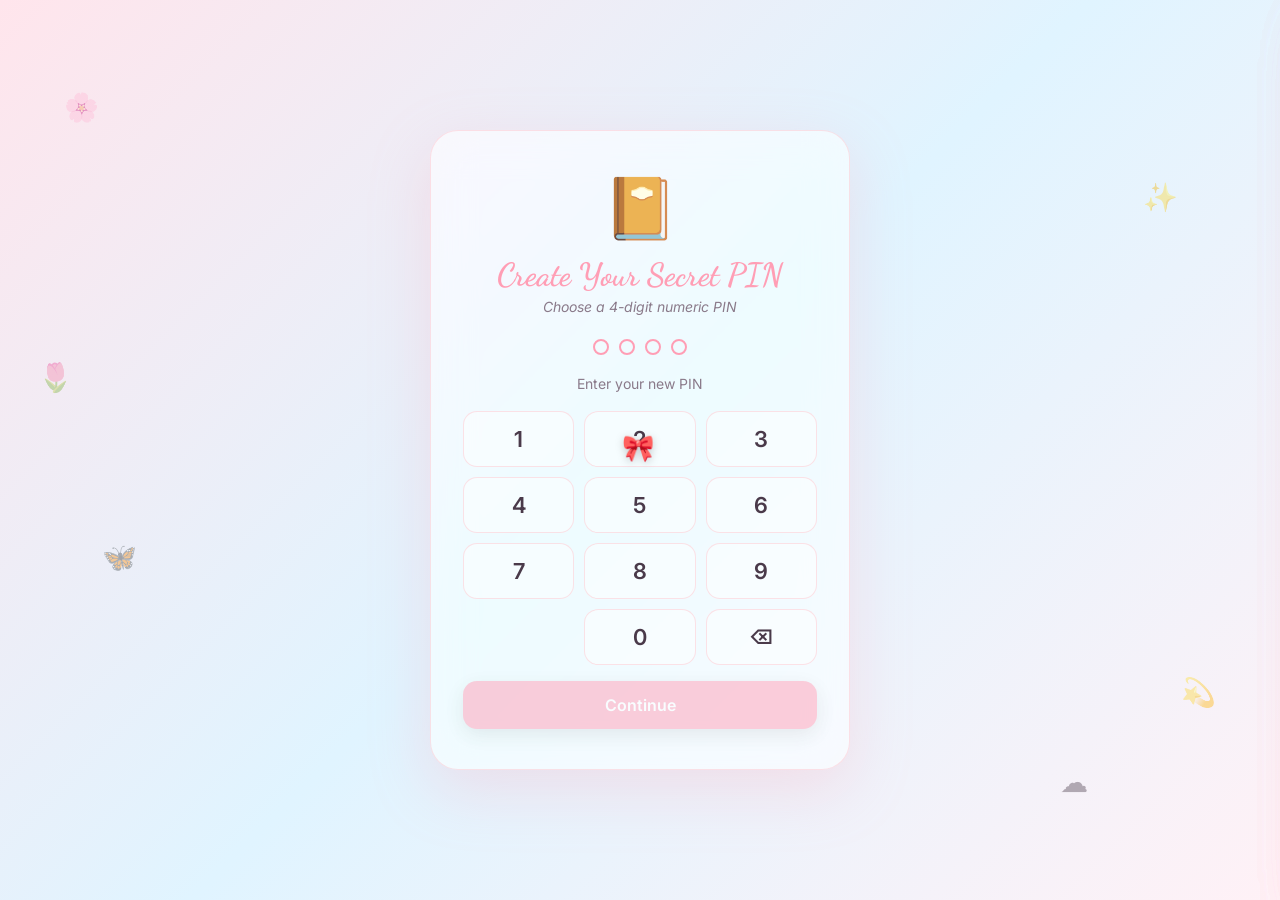
==== index.html @ 898ac1d6 "Rename digitaldairy.html to index.html" ====
<!DOCTYPE html>
<html lang="en">
<head>
<meta charset="UTF-8" />
<meta name="viewport" content="width=device-width, initial-scale=1.0" />
<title>🌸 Secret Diary</title>
<link rel="preconnect" href="https://fonts.googleapis.com">
<link rel="preconnect" href="https://fonts.gstatic.com" crossorigin>
<link href="https://fonts.googleapis.com/css2?family=Caveat:wght@400;700&family=Dancing+Script:wght@400;700&family=Inter:wght@300;400;500;600;700&family=Quicksand:wght@400;500;600;700&display=swap" rel="stylesheet">
<link rel="stylesheet" href="digitaldairy.css" />
</head>
<body class="bow-cursor">

<!-- ============ CUSTOM BOW CURSOR (follows mouse) ============ -->
<div class="bow-cursor-follower" id="bow-follower" aria-hidden="true">🎀</div>

<!-- ============ FLOATING DECORATIONS ============ -->
<div class="bg-deco" aria-hidden="true">
  <span class="floater">🌸</span><span class="floater">✨</span>
  <span class="floater">🦋</span><span class="floater">💫</span>
  <span class="floater">🌷</span><span class="floater">☁️</span>
</div>

<!-- ============ SETUP SCREEN ============ -->
<section id="setup-screen" class="screen active">
  <div class="auth-card glass">
    <div class="auth-icon">📔</div>
    <h1 class="script-title">Create Your Secret PIN</h1>
    <p class="subtitle">Choose a 4-digit numeric PIN</p>
    <div class="pin-display" id="setup-display"></div>
    <p class="auth-msg" id="setup-msg">Enter your new PIN</p>
    <div class="keypad" id="setup-keypad"></div>
    <button class="btn-primary" id="setup-next" disabled>Continue</button>
  </div>
</section>

<!-- ============ LOCK SCREEN ============ -->
<section id="lock-screen" class="screen">
  <div class="auth-card glass" id="lock-card">
    <div class="auth-icon" id="lock-emoji">🔒</div>
    <h1 class="script-title">Welcome Back</h1>
    <p class="subtitle" id="lock-quote">"Some secrets are worth keeping."</p>
    <div class="pin-display" id="lock-display"></div>
    <p class="auth-msg" id="lock-msg">Enter your PIN</p>
    <div class="keypad" id="lock-keypad"></div>
    <button class="btn-ghost" id="forgot-btn">Forgot PIN?</button>
  </div>
</section>

<!-- ============ MAIN DIARY ============ -->
<section id="diary-screen" class="screen">
  <div class="app-layout">

    <!-- Sidebar -->
    <aside class="sidebar glass" id="sidebar">
      <div class="sidebar-top">
        <h2 class="script-title">📔 My Diary</h2>
        <button class="icon-btn" id="toggle-sidebar" title="Close">✕</button>
      </div>
      <button class="btn-accent" id="new-page-btn">✨ New Page</button>
      <div class="search-wrap">
        <input type="text" id="search-input" placeholder="Search pages..." />
      </div>
      <div class="page-list" id="page-list"></div>
      <div class="sidebar-footer">
        <div class="footer-row">
          <button class="footer-btn" id="calendar-btn" title="Calendar">📅</button>
          <button class="footer-btn" id="theme-btn" title="Themes">🎨</button>
          <button class="footer-btn" id="mode-btn" title="Toggle mode">🌙</button>
          <button class="footer-btn" id="sound-btn" title="Sound">🔊</button>
          <button class="footer-btn" id="export-btn" title="Export">📥</button>
          <button class="footer-btn" id="settings-btn" title="Settings">⚙️</button>
        </div>
        <div class="stats">
          <span id="stat-pages">0 pages</span> · <span id="stat-words">0 words</span>
        </div>
      </div>
    </aside>

    <!-- Mobile sidebar toggle -->
    <button class="mobile-menu-btn" id="mobile-menu">☰</button>

    <!-- Editor -->
    <main class="editor">
      <div class="editor-top">
        <input type="text" id="page-title" class="page-title-input" placeholder="Untitled page..." />
        <div class="page-meta">
          <span id="page-date"></span>
          <button class="tag-btn" id="favorite-btn" title="Favorite">☆</button>
          <button class="tag-btn" id="delete-page-btn" title="Delete">🗑</button>
        </div>
      </div>

      <div class="toolbar">
        <button class="tool" data-cmd="bold" title="Bold"><b>B</b></button>
        <button class="tool" data-cmd="italic" title="Italic"><i>I</i></button>
        <button class="tool" data-cmd="underline" title="Underline"><u>U</u></button>
        <button class="tool" data-cmd="strikeThrough" title="Strike">S̶</button>
        <span class="tool-sep"></span>
        <button class="tool" data-cmd="formatBlock" data-val="H1" title="Heading 1">H1</button>
        <button class="tool" data-cmd="formatBlock" data-val="H2" title="Heading 2">H2</button>
        <button class="tool" data-cmd="formatBlock" data-val="P" title="Paragraph">¶</button>
        <span class="tool-sep"></span>
        <button class="tool" data-cmd="insertUnorderedList" title="List">•</button>
        <button class="tool" data-cmd="insertOrderedList" title="Numbered">1.</button>
        <button class="tool" data-cmd="formatBlock" data-val="BLOCKQUOTE" title="Quote">"</button>
        <span class="tool-sep"></span>
        <button class="tool" id="insert-emoji-btn" title="Emoji">😊</button>
        <button class="tool" data-cmd="removeFormat" title="Clear">✖</button>
      </div>

      <div class="editor-body">
        <div class="notebook-page">
          <div class="page-lines" aria-hidden="true"></div>
          <div class="washi" aria-hidden="true"></div>
          <div class="bookmark" aria-hidden="true">♡</div>
          <div class="page-content" id="page-content" contenteditable="true" spellcheck="true" data-placeholder="Start writing your thoughts..."></div>
        </div>
      </div>

      <div class="editor-footer">
        <span class="count" id="word-count">0 words</span>
        <span class="count" id="char-count">0 chars</span>
        <span class="save-status" id="save-status">● Saved</span>
      </div>
    </main>
  </div>
</section>

<!-- ============ CALENDAR PANEL ============ -->
<aside class="panel glass calendar-panel" id="calendar-panel">
  <div class="panel-head">
    <h3>📅 Calendar & Mood</h3>
    <button class="icon-btn" data-close="calendar-panel">✕</button>
  </div>

  <!-- Month navigation -->
  <div class="cal-nav">
    <button class="cal-arrow" id="cal-prev">‹</button>
    <div class="cal-month-label" id="cal-month-label">June 2026</div>
    <button class="cal-arrow" id="cal-next">›</button>
  </div>

  <!-- Calendar grid -->
  <div class="cal-weekdays">
    <div>Sun</div><div>Mon</div><div>Tue</div><div>Wed</div>
    <div>Thu</div><div>Fri</div><div>Sat</div>
  </div>
  <div class="cal-grid" id="cal-grid"></div>

  <button class="btn-accent cal-today-btn" id="cal-today-btn">📍 Jump to Today</button>

  <!-- Week Mood Tracker -->
  <div class="week-mood-section">
    <div class="week-mood-header">
      <h4>💖 This Week's Mood</h4>
      <div class="week-nav">
        <button class="week-arrow" id="week-prev">‹</button>
        <span class="week-label" id="week-label">This Week</span>
        <button class="week-arrow" id="week-next">›</button>
      </div>
    </div>
    <div class="week-mood-grid" id="week-mood-grid"></div>
    <p class="week-mood-hint">Tap a day, then pick how you felt 💭</p>
  </div>
</aside>

<!-- ============ THEME PANEL ============ -->
<aside class="panel glass" id="theme-panel">
  <div class="panel-head">
    <h3>🎨 Themes</h3>
    <button class="icon-btn" data-close="theme-panel">✕</button>
  </div>
  <div class="theme-grid" id="theme-grid"></div>
  <div class="mode-switch">
    <span>☀️</span>
    <label class="switch">
      <input type="checkbox" id="mode-switch" />
      <span class="slider"></span>
    </label>
    <span>🌙</span>
  </div>
</aside>

<!-- ============ SETTINGS PANEL ============ -->
<aside class="panel glass" id="settings-panel">
  <div class="panel-head">
    <h3>⚙️ Settings</h3>
    <button class="icon-btn" data-close="settings-panel">✕</button>
  </div>
  <div class="settings-list">
    <button class="setting-item" id="change-pin-setting">🔑 Change PIN</button>
    <button class="setting-item" id="reset-setting">🗑 Reset Diary</button>
    <button class="setting-item" id="lock-setting">🔒 Lock Diary</button>
    <div class="setting-about">
      <p>✨ Unlimited pages</p>
      <p>📅 Calendar + weekly mood</p>
      <p>🎀 Bow cursor</p>
      <p>💾 Auto-saves everything</p>
      <p>🔊 Sound effects</p>
    </div>
  </div>
</aside>

<!-- ============ EMOJI PICKER ============ -->
<div class="emoji-picker glass" id="emoji-picker">
  <div class="emoji-grid" id="emoji-grid"></div>
</div>

<!-- ============ MOOD PICKER (for week) ============ -->
<div class="mood-popup glass" id="mood-popup">
  <div class="mood-popup-title" id="mood-popup-title">How did you feel?</div>
  <div class="mood-options" id="mood-options"></div>
  <button class="mood-clear-btn" id="mood-clear-btn">Clear mood</button>
</div>

<!-- ============ MODAL ============ -->
<div class="modal-backdrop" id="modal-backdrop">
  <div class="modal glass" id="modal">
    <div class="modal-head">
      <h3 id="modal-title"></h3>
      <button class="icon-btn" data-close="modal">✕</button>
    </div>
    <div class="modal-body" id="modal-body"></div>
    <div class="modal-actions" id="modal-actions"></div>
  </div>
</div>

<!-- Toast -->
<div class="toast" id="toast"></div>

<script src="script.js"></script>
</body>
</html>
---- digitaldairy.css ----
/* ============ RESET ============ */
*, *::before, *::after { box-sizing: border-box; margin: 0; padding: 0; }
html, body { height: 100%; }
body {
  font-family: 'Inter', system-ui, sans-serif;
  min-height: 100vh;
  overflow: hidden;
  background: var(--bg);
  color: var(--text);
  transition: background 0.5s, color 0.5s;
  position: relative;
}
button, input { font-family: inherit; color: inherit; }
button { cursor: pointer; border: none; background: none; }
.script-title { font-family: 'Dancing Script', cursive; font-weight: 700; }

/* ============ 🎀 BOW CURSOR ============ */
/* Hide default cursor globally */
body.bow-cursor,
body.bow-cursor * {
  cursor: none !important;
}

/* The bow that follows the mouse */
.bow-cursor-follower {
  position: fixed;
  top: 0; left: 0;
  width: 36px; height: 36px;
  pointer-events: none;
  z-index: 9999;
  font-size: 26px;
  transform: translate(-50%, -50%);
  transition: transform 0.08s ease-out;
  filter: drop-shadow(0 2px 4px rgba(0,0,0,0.2));
  will-change: transform;
}
.bow-cursor-follower.clicking {
  transform: translate(-50%, -50%) scale(0.7) rotate(-15deg);
  transition: transform 0.1s;
}
.bow-cursor-follower.hovering-link {
  transform: translate(-50%, -50%) scale(1.3) rotate(10deg);
}

/* Fallback for touch devices */
@media (hover: none) and (pointer: coarse) {
  body.bow-cursor, body.bow-cursor * { cursor: auto !important; }
  .bow-cursor-follower { display: none; }
}

/* ============ DEFAULT THEME VARIABLES ============ */
:root {
  --bg: linear-gradient(135deg, #ffe5ec 0%, #e0f4ff 50%, #fff1f6 100%);
  --bg-solid: #fff1f6;
  --surface: rgba(255,255,255,0.6);
  --surface-2: rgba(255,255,255,0.45);
  --surface-solid: #ffffff;
  --border: rgba(255,182,193,0.4);
  --text: #4a3a4a;
  --text-soft: #8a7a8a;
  --accent: #ff9eb5;
  --accent-2: #b5e3ff;
  --page-bg: #fffafc;
  --line: #ffd6e0;
  --shadow: 0 20px 60px rgba(255,158,181,0.25);
  --success: #7ed687;
  --error: #ff6b81;
  --radius: 16px;
  --radius-sm: 10px;
}

/* ============ GLASS ============ */
.glass {
  background: var(--surface);
  backdrop-filter: blur(20px) saturate(180%);
  -webkit-backdrop-filter: blur(20px) saturate(180%);
  border: 1px solid var(--border);
  box-shadow: var(--shadow);
}

/* ============ SCREENS ============ */
.screen {
  position: fixed; inset: 0;
  display: none;
  align-items: center; justify-content: center;
  padding: 20px;
  z-index: 10;
}
.screen.active { display: flex; animation: fadeIn 0.5s; }
@keyframes fadeIn { from { opacity: 0; } to { opacity: 1; } }

/* ============ FLOATING BG ============ */
.bg-deco { position: fixed; inset: 0; pointer-events: none; z-index: 1; overflow: hidden; }
.floater {
  position: absolute; font-size: 28px; opacity: 0.4;
  animation: drift 20s ease-in-out infinite;
}
.floater:nth-child(1) { top: 10%; left: 5%; animation-delay: 0s; }
.floater:nth-child(2) { top: 20%; right: 8%; animation-delay: 3s; }
.floater:nth-child(3) { top: 60%; left: 8%; animation-delay: 6s; }
.floater:nth-child(4) { top: 75%; right: 5%; animation-delay: 9s; }
.floater:nth-child(5) { top: 40%; left: 3%; animation-delay: 2s; }
.floater:nth-child(6) { top: 85%; right: 15%; animation-delay: 5s; }
@keyframes drift {
  0%, 100% { transform: translate(0,0) rotate(0deg); }
  50% { transform: translate(30px,-40px) rotate(20deg); }
}

/* ============ AUTH CARDS ============ */
.auth-card {
  width: 100%; max-width: 420px;
  padding: 40px 32px;
  border-radius: 28px;
  text-align: center;
  animation: popIn 0.6s cubic-bezier(0.2,0.8,0.2,1);
}
@keyframes popIn {
  from { opacity: 0; transform: scale(0.9) translateY(20px); }
  to { opacity: 1; transform: scale(1) translateY(0); }
}
.auth-icon { font-size: 60px; margin-bottom: 12px; animation: wiggle 3s ease-in-out infinite; }
@keyframes wiggle {
  0%, 100% { transform: rotate(-5deg); }
  50% { transform: rotate(5deg); }
}
.auth-card h1 { font-size: 32px; color: var(--accent); margin-bottom: 4px; }
.subtitle { color: var(--text-soft); font-size: 14px; margin-bottom: 20px; font-style: italic; }
.auth-msg { min-height: 20px; font-size: 14px; color: var(--text-soft); margin: 12px 0; transition: color 0.3s; }
.auth-msg.error { color: var(--error); font-weight: 600; }

/* ============ PIN DISPLAY ============ */
.pin-display {
  display: flex; justify-content: center; gap: 10px;
  margin: 24px 0 12px; min-height: 24px;
}
.pin-dot {
  width: 16px; height: 16px; border-radius: 50%;
  border: 2px solid var(--accent);
  transition: all 0.25s cubic-bezier(0.3,1.4,0.5,1);
}
.pin-dot.filled { background: var(--accent); transform: scale(1.2); box-shadow: 0 0 12px var(--accent); }
.pin-display.shake { animation: shake 0.5s; }
.pin-display.error .pin-dot { border-color: var(--error); background: var(--error); }
@keyframes shake {
  0%, 100% { transform: translateX(0); }
  20%, 60% { transform: translateX(-10px); }
  40%, 80% { transform: translateX(10px); }
}
.auth-card.shake { animation: shake 0.5s; }
.auth-card.shake .auth-icon { filter: drop-shadow(0 0 15px var(--error)); }

/* ============ KEYPAD ============ */
.keypad {
  display: grid; grid-template-columns: repeat(3,1fr);
  gap: 10px; margin: 16px 0;
}
.key {
  padding: 14px; font-size: 22px; font-weight: 600;
  border-radius: 14px; background: var(--surface-2);
  border: 1px solid var(--border); color: var(--text);
  transition: all 0.15s; user-select: none;
}
.key:hover { background: var(--accent); color: white; transform: translateY(-2px); }
.key:active { transform: translateY(0) scale(0.96); }
.key.empty { visibility: hidden; }
.key.del { font-size: 20px; }

/* ============ BUTTONS ============ */
.btn-primary {
  width: 100%; padding: 14px;
  border-radius: 14px; background: var(--accent); color: white;
  font-size: 16px; font-weight: 600;
  box-shadow: 0 6px 20px rgba(0,0,0,0.15);
  transition: all 0.2s;
}
.btn-primary:hover:not(:disabled) { transform: translateY(-2px); }
.btn-primary:disabled { opacity: 0.5; cursor: not-allowed; }
.btn-ghost { color: var(--text-soft); font-size: 13px; text-decoration: underline; margin-top: 8px; }
.btn-ghost:hover { color: var(--accent); }
.btn-accent {
  width: 100%; padding: 12px; border-radius: 12px;
  background: var(--accent); color: white;
  font-weight: 600; font-size: 14px;
  margin-bottom: 12px; transition: all 0.2s;
}
.btn-accent:hover { transform: translateY(-2px); box-shadow: 0 6px 16px rgba(0,0,0,0.15); }

/* ============ APP LAYOUT ============ */
.app-layout {
  width: 100%; height: 100vh;
  display: grid; grid-template-columns: 300px 1fr;
  gap: 0;
}

/* ============ SIDEBAR ============ */
.sidebar {
  display: flex; flex-direction: column;
  padding: 20px; border-radius: 0;
  border-top: none; border-bottom: none; border-left: none;
  overflow: hidden;
}
.sidebar-top {
  display: flex; justify-content: space-between; align-items: center;
  margin-bottom: 16px;
}
.sidebar-top h2 { font-size: 26px; color: var(--accent); }
.icon-btn {
  width: 36px; height: 36px; border-radius: 10px;
  background: var(--surface-2); border: 1px solid var(--border);
  display: flex; align-items: center; justify-content: center;
  font-size: 16px; transition: all 0.2s;
}
.icon-btn:hover { background: var(--accent); color: white; transform: rotate(90deg); }
.search-wrap { margin-bottom: 12px; }
#search-input {
  width: 100%; padding: 10px 14px;
  border-radius: 10px; background: var(--surface-2);
  border: 1px solid var(--border); outline: none;
  font-size: 13px; color: var(--text);
}
#search-input:focus { border-color: var(--accent); }

/* ============ PAGE LIST ============ */
.page-list {
  flex: 1; overflow-y: auto;
  display: flex; flex-direction: column; gap: 6px;
  padding-right: 4px;
}
.page-list::-webkit-scrollbar { width: 6px; }
.page-list::-webkit-scrollbar-thumb { background: var(--border); border-radius: 3px; }
.page-item {
  padding: 12px 14px; border-radius: 12px;
  background: var(--surface-2); border: 1px solid transparent;
  text-align: left; transition: all 0.2s;
  display: flex; flex-direction: column; gap: 4px;
  position: relative;
}
.page-item:hover { border-color: var(--border); transform: translateX(2px); }
.page-item.active { background: var(--accent); color: white; border-color: var(--accent); }
.page-item.active .page-item-preview { color: rgba(255,255,255,0.85); }
.page-item-title {
  font-weight: 600; font-size: 14px;
  white-space: nowrap; overflow: hidden; text-overflow: ellipsis;
  display: flex; align-items: center; gap: 6px;
}
.page-item-preview {
  font-size: 12px; color: var(--text-soft);
  white-space: nowrap; overflow: hidden; text-overflow: ellipsis;
}
.page-item-date { font-size: 10px; opacity: 0.7; }
.page-item .fav { color: gold; }
.page-list-empty {
  text-align: center; color: var(--text-soft);
  padding: 30px 10px; font-size: 13px;
}

/* ============ SIDEBAR FOOTER ============ */
.sidebar-footer {
  margin-top: 12px; padding-top: 12px;
  border-top: 1px solid var(--border);
}
.footer-row { display: flex; gap: 6px; margin-bottom: 8px; flex-wrap: wrap; }
.footer-btn {
  flex: 1; min-width: 40px; padding: 8px;
  border-radius: 10px; background: var(--surface-2);
  border: 1px solid var(--border); font-size: 16px;
  transition: all 0.2s;
}
.footer-btn:hover { background: var(--accent); color: white; transform: translateY(-2px); }
.footer-btn.off { opacity: 0.5; }
.stats { text-align: center; font-size: 11px; color: var(--text-soft); }

/* ============ EDITOR ============ */
.editor {
  display: flex; flex-direction: column;
  padding: 20px 30px;
  overflow: hidden;
}
.editor-top {
  display: flex; justify-content: space-between; align-items: center;
  margin-bottom: 12px; gap: 12px;
}
.page-title-input {
  flex: 1; font-family: 'Caveat', cursive;
  font-size: 32px; font-weight: 700;
  background: transparent; border: none; outline: none;
  color: var(--accent); padding: 4px 0;
}
.page-title-input::placeholder { color: var(--text-soft); opacity: 0.6; }
.page-meta { display: flex; align-items: center; gap: 8px; font-size: 12px; color: var(--text-soft); }
.tag-btn {
  padding: 6px 10px; border-radius: 8px;
  background: var(--surface-2); border: 1px solid var(--border);
  font-size: 14px; transition: all 0.2s;
}
.tag-btn:hover { background: var(--accent); color: white; }
.tag-btn.fav-active { color: gold; }

/* ============ TOOLBAR ============ */
.toolbar {
  display: flex; flex-wrap: wrap; align-items: center; gap: 4px;
  padding: 8px 10px; margin-bottom: 12px;
  border-radius: 12px; background: var(--surface-2);
  border: 1px solid var(--border);
}
.tool {
  padding: 6px 10px; border-radius: 8px;
  font-size: 14px; font-weight: 600;
  color: var(--text); transition: all 0.15s;
  min-width: 32px;
}
.tool:hover { background: var(--accent); color: white; }
.tool-sep { width: 1px; height: 20px; background: var(--border); margin: 0 4px; }

/* ============ EDITOR BODY ============ */
.editor-body {
  flex: 1; overflow-y: auto;
  padding: 4px; margin: 0 -4px;
}
.editor-body::-webkit-scrollbar { width: 8px; }
.editor-body::-webkit-scrollbar-thumb { background: var(--border); border-radius: 4px; }

.notebook-page {
  position: relative;
  min-height: calc(100vh - 240px);
  background: var(--page-bg);
  border-radius: 18px;
  padding: 40px 50px 60px 70px;
  box-shadow: var(--shadow);
  overflow: hidden;
}
.page-lines {
  position: absolute; inset: 40px 50px 60px 70px;
  background-image: repeating-linear-gradient(
    transparent, transparent 31px,
    var(--line) 31px, var(--line) 32px
  );
  pointer-events: none;
}
.notebook-page::before {
  content: ''; position: absolute;
  left: 55px; top: 0; bottom: 0; width: 2px;
  background: var(--accent); opacity: 0.3;
}
.washi {
  position: absolute; top: 16px; right: 30px;
  width: 120px; height: 22px;
  background: linear-gradient(90deg, var(--accent), var(--accent-2));
  opacity: 0.85; transform: rotate(-4deg);
  box-shadow: 0 2px 6px rgba(0,0,0,0.1);
}
.bookmark {
  position: absolute; top: 0; right: 60px;
  width: 30px; height: 50px;
  background: var(--accent); color: white;
  display: flex; align-items: center; justify-content: center;
  font-size: 16px;
  clip-path: polygon(0 0, 100% 0, 100% 100%, 50% 80%, 0 100%);
  box-shadow: 0 4px 10px rgba(0,0,0,0.2);
}

.page-content {
  position: relative; z-index: 2;
  min-height: calc(100vh - 320px);
  outline: none; font-size: 16px; line-height: 32px;
  font-family: 'Quicksand', 'Inter', sans-serif;
  color: var(--text);
  white-space: pre-wrap;
}
.page-content:empty::before {
  content: attr(data-placeholder);
  color: var(--text-soft); opacity: 0.6;
  font-style: italic;
}
.page-content h1 { font-family: 'Caveat', cursive; font-size: 28px; color: var(--accent); margin: 8px 0; line-height: 1.3; }
.page-content h2 { font-family: 'Caveat', cursive; font-size: 22px; color: var(--accent); margin: 6px 0; line-height: 1.3; }
.page-content blockquote {
  border-left: 3px solid var(--accent); padding: 4px 12px;
  margin: 8px 0; font-style: italic; color: var(--text-soft);
}
.page-content ul, .page-content ol { margin: 4px 0 4px 20px; }

/* ============ EDITOR FOOTER ============ */
.editor-footer {
  display: flex; gap: 16px; align-items: center;
  padding-top: 10px; font-size: 12px; color: var(--text-soft);
}
.save-status { margin-left: auto; color: var(--success); font-weight: 600; }
.save-status.saving { color: var(--accent); }

/* ============ MOBILE MENU ============ */
.mobile-menu-btn {
  display: none;
  position: fixed; top: 12px; left: 12px;
  z-index: 50;
  width: 44px; height: 44px; border-radius: 12px;
  background: var(--accent); color: white; font-size: 20px;
  box-shadow: var(--shadow);
}

/* ============ PANELS ============ */
.panel {
  position: fixed; top: 0; right: -400px;
  width: 360px; max-width: 92vw; height: 100vh;
  padding: 24px; z-index: 100;
  border-radius: 24px 0 0 24px;
  transition: right 0.4s cubic-bezier(0.4,0,0.2,1);
  overflow-y: auto;
}
.panel.open { right: 0; }
.panel::-webkit-scrollbar { width: 6px; }
.panel::-webkit-scrollbar-thumb { background: var(--border); border-radius: 3px; }
.panel-head {
  display: flex; justify-content: space-between; align-items: center;
  margin-bottom: 20px;
}
.panel-head h3 { font-family: 'Caveat', cursive; font-size: 26px; color: var(--accent); }

/* ============ 📅 CALENDAR PANEL ============ */
.cal-nav {
  display: flex; justify-content: space-between; align-items: center;
  margin-bottom: 12px; padding: 8px;
  background: var(--surface-2); border-radius: 12px;
  border: 1px solid var(--border);
}
.cal-arrow {
  width: 32px; height: 32px; border-radius: 8px;
  background: var(--surface); font-size: 20px; font-weight: 700;
  color: var(--accent); transition: all 0.2s;
  display: flex; align-items: center; justify-content: center;
}
.cal-arrow:hover { background: var(--accent); color: white; }
.cal-month-label {
  font-family: 'Caveat', cursive;
  font-size: 22px; font-weight: 700;
  color: var(--accent);
}

.cal-weekdays {
  display: grid; grid-template-columns: repeat(7, 1fr);
  gap: 4px; margin-bottom: 6px;
}
.cal-weekdays div {
  text-align: center; font-size: 11px; font-weight: 600;
  color: var(--text-soft); padding: 4px 0;
  text-transform: uppercase; letter-spacing: 0.5px;
}

.cal-grid {
  display: grid; grid-template-columns: repeat(7, 1fr);
  gap: 4px; margin-bottom: 12px;
}
.cal-day {
  aspect-ratio: 1;
  border-radius: 10px;
  background: var(--surface-2);
  border: 1px solid transparent;
  display: flex; flex-direction: column;
  align-items: center; justify-content: center;
  font-size: 13px; font-weight: 500;
  position: relative;
  transition: all 0.2s;
  gap: 2px;
}
.cal-day:hover:not(.empty) {
  border-color: var(--accent);
  transform: scale(1.08);
  background: var(--surface);
}
.cal-day.empty { background: transparent; visibility: hidden; }
.cal-day.today {
  background: var(--accent); color: white;
  font-weight: 700;
  box-shadow: 0 4px 12px rgba(0,0,0,0.15);
}
.cal-day.has-page::after {
  content: ''; position: absolute;
  bottom: 4px; left: 50%; transform: translateX(-50%);
  width: 5px; height: 5px; border-radius: 50%;
  background: var(--accent);
}
.cal-day.today.has-page::after { background: white; }
.cal-day .day-mood {
  position: absolute; top: 2px; right: 2px;
  font-size: 10px; line-height: 1;
}

.cal-today-btn { margin-bottom: 20px; }

/* ============ WEEK MOOD TRACKER ============ */
.week-mood-section {
  padding-top: 16px;
  border-top: 1px dashed var(--border);
}
.week-mood-header {
  display: flex; justify-content: space-between; align-items: center;
  margin-bottom: 12px;
}
.week-mood-header h4 {
  font-family: 'Caveat', cursive;
  font-size: 20px; color: var(--accent);
}
.week-nav { display: flex; align-items: center; gap: 6px; }
.week-arrow {
  width: 24px; height: 24px; border-radius: 6px;
  background: var(--surface-2); border: 1px solid var(--border);
  font-size: 14px; font-weight: 700; color: var(--accent);
  display: flex; align-items: center; justify-content: center;
  transition: all 0.2s;
}
.week-arrow:hover { background: var(--accent); color: white; }
.week-label {
  font-size: 11px; color: var(--text-soft);
  font-weight: 600; min-width: 80px; text-align: center;
}

.week-mood-grid {
  display: grid; grid-template-columns: repeat(7, 1fr);
  gap: 6px; margin-bottom: 8px;
}
.week-day {
  display: flex; flex-direction: column; align-items: center;
  padding: 8px 4px; border-radius: 10px;
  background: var(--surface-2); border: 1px solid var(--border);
  transition: all 0.2s;
  position: relative;
}
.week-day:hover { transform: translateY(-2px); border-color: var(--accent); }
.week-day.today-col { border-color: var(--accent); background: var(--surface); }
.week-day-name {
  font-size: 10px; font-weight: 700;
  color: var(--text-soft); text-transform: uppercase;
  letter-spacing: 0.5px; margin-bottom: 2px;
}
.week-day-num { font-size: 14px; font-weight: 600; margin-bottom: 4px; }
.week-day-mood {
  font-size: 22px; line-height: 1;
  min-height: 26px; display: flex;
  align-items: center; justify-content: center;
  transition: transform 0.2s;
}
.week-day:hover .week-day-mood { transform: scale(1.15); }
.week-day.empty-mood .week-day-mood { opacity: 0.3; font-size: 16px; }

.week-mood-hint {
  text-align: center; font-size: 11px;
  color: var(--text-soft); font-style: italic;
}

/* ============ MOOD POPUP ============ */
.mood-popup {
  position: fixed; z-index: 250;
  padding: 14px; border-radius: 14px;
  display: none;
  min-width: 200px;
}
.mood-popup.open { display: block; animation: popIn 0.2s; }
.mood-popup-title {
  font-family: 'Caveat', cursive;
  font-size: 18px; color: var(--accent);
  text-align: center; margin-bottom: 10px;
}
.mood-options {
  display: grid; grid-template-columns: repeat(3, 1fr);
  gap: 6px; margin-bottom: 8px;
}
.mood-option {
  padding: 8px 4px; border-radius: 10px;
  background: var(--surface-2); border: 1px solid var(--border);
  display: flex; flex-direction: column;
  align-items: center; gap: 2px;
  font-size: 22px; transition: all 0.2s;
}
.mood-option span { font-size: 9px; color: var(--text-soft); font-weight: 600; }
.mood-option:hover { background: var(--accent); transform: scale(1.1); }
.mood-option:hover span { color: white; }
.mood-clear-btn {
  width: 100%; padding: 6px;
  border-radius: 8px; background: var(--surface-2);
  border: 1px solid var(--border);
  font-size: 11px; color: var(--text-soft);
  transition: all 0.2s;
}
.mood-clear-btn:hover { background: var(--error); color: white; }

/* ============ THEME PANEL ============ */
.theme-grid { display: grid; grid-template-columns: 1fr 1fr; gap: 10px; margin-bottom: 20px; }
.theme-chip {
  padding: 12px; border-radius: 12px;
  background: var(--surface-2); border: 2px solid var(--border);
  display: flex; align-items: center; gap: 8px;
  font-size: 13px; font-weight: 500;
  transition: all 0.2s;
}
.theme-chip:hover { transform: translateY(-2px); border-color: var(--accent); }
.theme-chip.active { border-color: var(--accent); background: var(--accent); color: white; }
.swatch {
  width: 20px; height: 20px; border-radius: 50%;
  border: 2px solid rgba(0,0,0,0.1); flex-shrink: 0;
}

.mode-switch {
  display: flex; align-items: center; justify-content: center; gap: 12px;
  padding: 16px; border-radius: 14px;
  background: var(--surface-2); border: 1px solid var(--border);
}
.switch { position: relative; width: 50px; height: 26px; }
.switch input { opacity: 0; width: 0; height: 0; }
.slider {
  position: absolute; inset: 0; cursor: pointer;
  background: var(--border); border-radius: 26px;
  transition: 0.3s;
}
.slider::before {
  content: ''; position: absolute;
  width: 20px; height: 20px; left: 3px; top: 3px;
  background: white; border-radius: 50%;
  transition: 0.3s;
}
.switch input:checked + .slider { background: var(--accent); }
.switch input:checked + .slider::before { transform: translateX(24px); }

/* Settings */
.settings-list { display: flex; flex-direction: column; gap: 10px; }
.setting-item {
  padding: 14px 16px; border-radius: 12px;
  background: var(--surface-2); border: 1px solid var(--border);
  text-align: left; font-weight: 500; transition: all 0.2s;
}
.setting-item:hover { background: var(--accent); color: white; transform: translateX(4px); }
.setting-about { margin-top: 16px; padding: 14px; border-radius: 12px; background: var(--surface-2); font-size: 13px; line-height: 1.8; color: var(--text-soft); }

/* ============ EMOJI PICKER ============ */
.emoji-picker {
  position: fixed; z-index: 150;
  width: 280px; padding: 10px;
  border-radius: 14px;
  display: none;
}
.emoji-picker.open { display: block; }
.emoji-grid {
  display: grid; grid-template-columns: repeat(8, 1fr);
  gap: 4px;
}
.emoji-grid button {
  padding: 6px; font-size: 18px; border-radius: 6px;
  transition: background 0.15s;
}
.emoji-grid button:hover { background: var(--surface-2); transform: scale(1.2); }

/* ============ MODAL ============ */
.modal-backdrop {
  position: fixed; inset: 0;
  background: rgba(0,0,0,0.5); backdrop-filter: blur(6px);
  display: flex; align-items: center; justify-content: center;
  padding: 20px; z-index: 200;
  opacity: 0; pointer-events: none; transition: opacity 0.3s;
}
.modal-backdrop.open { opacity: 1; pointer-events: auto; }
.modal {
  width: 100%; max-width: 440px;
  padding: 24px; border-radius: 20px;
  transform: scale(0.9); transition: transform 0.3s;
}
.modal-backdrop.open .modal { transform: scale(1); }
.modal-head {
  display: flex; justify-content: space-between; align-items: center;
  margin-bottom: 14px;
}
.modal-head h3 { font-family: 'Caveat', cursive; font-size: 24px; color: var(--accent); }
.modal-body { margin-bottom: 18px; line-height: 1.6; font-size: 14px; }
.modal-body input {
  width: 100%; padding: 12px; margin-top: 8px;
  border-radius: 10px; border: 1px solid var(--border);
  background: var(--surface-2); color: var(--text);
  font-size: 16px; outline: none;
}
.modal-body input:focus { border-color: var(--accent); }
.modal-actions { display: flex; gap: 10px; justify-content: flex-end; }
.modal-actions button { padding: 10px 20px; border-radius: 10px; font-weight: 600; transition: all 0.2s; }
.modal-actions .cancel { background: var(--surface-2); color: var(--text); border: 1px solid var(--border); }
.modal-actions .confirm { background: var(--accent); color: white; }
.modal-actions button:hover { transform: translateY(-2px); }

/* ============ TOAST ============ */
.toast {
  position: fixed; bottom: 30px; left: 50%;
  transform: translateX(-50%) translateY(100px);
  padding: 12px 24px; border-radius: 30px;
  background: var(--accent); color: white;
  font-weight: 600; font-size: 14px;
  box-shadow: 0 10px 30px rgba(0,0,0,0.2);
  z-index: 300; opacity: 0;
  transition: all 0.4s cubic-bezier(0.4,0,0.2,1);
}
.toast.show { opacity: 1; transform: translateX(-50%) translateY(0); }

/* ============ RESPONSIVE ============ */
@media (max-width: 820px) {
  .app-layout { grid-template-columns: 1fr; }
  .sidebar {
    position: fixed; inset: 0;
    width: 100%; max-width: 340px;
    z-index: 80; border-radius: 0;
    transform: translateX(-100%); transition: transform 0.4s;
  }
  .sidebar.open { transform: translateX(0); }
  .mobile-menu-btn { display: flex; align-items: center; justify-content: center; }
  .editor { padding: 16px; padding-top: 60px; }
  .notebook-page { padding: 30px 24px 40px 50px; }
  .notebook-page::before { left: 38px; }
  .page-lines { inset: 30px 24px 40px 50px; }
  .page-title-input { font-size: 24px; }
  .tool { padding: 5px 8px; font-size: 12px; min-width: 28px; }
  .panel { width: 100%; max-width: 100%; border-radius: 0; }
  .week-mood-grid { grid-template-columns: repeat(7, 1fr); gap: 3px; }
  .week-day { padding: 6px 2px; }
  .week-day-mood { font-size: 18px; }
  .week-day-num { font-size: 12px; }
  .week-day-name { font-size: 9px; }
}
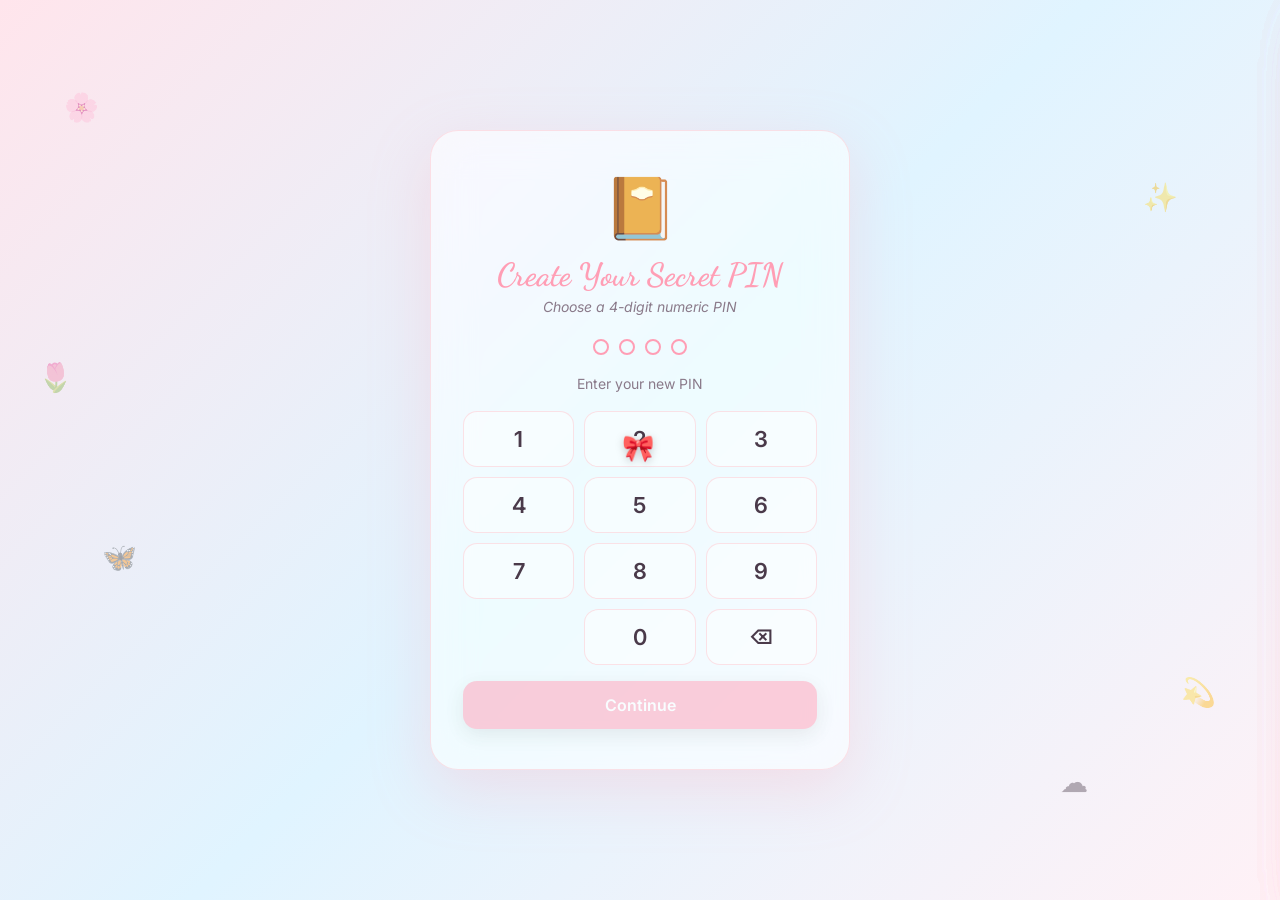
==== commit 875974da: "Update index.html" ====
--- a/index.html
+++ b/index.html
@@ -7,7 +7,7 @@
 <link rel="preconnect" href="https://fonts.googleapis.com">
 <link rel="preconnect" href="https://fonts.gstatic.com" crossorigin>
 <link href="https://fonts.googleapis.com/css2?family=Caveat:wght@400;700&family=Dancing+Script:wght@400;700&family=Inter:wght@300;400;500;600;700&family=Quicksand:wght@400;500;600;700&display=swap" rel="stylesheet">
-<link rel="stylesheet" href="digitaldairy.css" />
+<link rel="stylesheet" href="style.css" />
 </head>
 <body class="bow-cursor">
 
@@ -70,6 +70,7 @@
           <button class="footer-btn" id="sound-btn" title="Sound">🔊</button>
           <button class="footer-btn" id="export-btn" title="Export">📥</button>
           <button class="footer-btn" id="settings-btn" title="Settings">⚙️</button>
+          
         </div>
         <div class="stats">
           <span id="stat-pages">0 pages</span> · <span id="stat-words">0 words</span>
@@ -202,6 +203,71 @@
   </div>
 </aside>
 
+  <!-- ============ FEEDBACK PANEL ============ -->
+<aside class="panel glass feedback-panel" id="feedback-panel">
+  <div class="panel-head">
+    <h3>💌 Send Feedback</h3>
+    <button class="icon-btn" data-close="feedback-panel">✕</button>
+  </div>
+
+  <p class="feedback-intro">
+    Found a bug? Have an idea? Just want to say hi? 💖<br>
+    Your message goes straight to my inbox!
+  </p>
+
+  <form id="feedback-form" action="https://formsubmit.co/YOUR_EMAIL_HERE@example.com" method="POST">
+    <!-- FormSubmit hidden settings -->
+    <input type="hidden" name="_subject" value="💌 New Diary Feedback!">
+    <input type="hidden" name="_captcha" value="false">
+    <input type="hidden" name="_template" value="box">
+    <input type="text" name="_honey" style="display:none">
+
+    <div class="form-group">
+      <label for="fb-name">Your Name <span class="optional">(optional)</span></label>
+      <input type="text" id="fb-name" name="name" placeholder="Anonymous friend 🌸" />
+    </div>
+
+    <div class="form-group">
+      <label for="fb-email">Your Email <span class="optional">(optional)</span></label>
+      <input type="email" id="fb-email" name="email" placeholder="so I can reply 💌" />
+    </div>
+
+    <div class="form-group">
+      <label for="fb-type">What's this about?</label>
+      <select id="fb-type" name="type" required>
+        <option value="">Choose one...</option>
+        <option value="💡 Feature Idea">💡 Feature Idea</option>
+        <option value="🐛 Bug Report">🐛 Bug Report</option>
+        <option value="💖 Love / Compliment">💖 Love / Compliment</option>
+        <option value="🎨 Design Suggestion">🎨 Design Suggestion</option>
+        <option value="🤔 Question">🤔 Question</option>
+        <option value="📝 Other">📝 Other</option>
+      </select>
+    </div>
+
+    <div class="form-group">
+      <label for="fb-message">Your Message</label>
+      <textarea id="fb-message" name="message" rows="5" maxlength="1000" placeholder="Tell me everything... ✨" required></textarea>
+      <div class="fb-counter"><span id="fb-counter">0</span> / 1000</div>
+    </div>
+
+    <button type="submit" class="btn-primary fb-submit" id="fb-submit">
+      Send Message 💌
+    </button>
+  </form>
+
+  <div class="feedback-divider">
+    <span>or</span>
+  </div>
+
+  <a href="mailto:YOUR_EMAIL_HERE@example.com?subject=Diary%20Feedback" class="btn-ghost fb-mailto">
+    ✉️ Open in my email app instead
+  </a>
+
+  <p class="feedback-note">
+    🔒 Your info is never stored in the diary. Messages are sent directly to the diary owner.
+  </p>
+</aside>
 <!-- ============ EMOJI PICKER ============ -->
 <div class="emoji-picker glass" id="emoji-picker">
   <div class="emoji-grid" id="emoji-grid"></div>
--- a/style.css
+++ b/style.css
@@ -0,0 +1,721 @@
+/* ============ RESET ============ */
+*, *::before, *::after { box-sizing: border-box; margin: 0; padding: 0; }
+html, body { height: 100%; }
+body {
+  font-family: 'Inter', system-ui, sans-serif;
+  min-height: 100vh;
+  overflow: hidden;
+  background: var(--bg);
+  color: var(--text);
+  transition: background 0.5s, color 0.5s;
+  position: relative;
+}
+button, input { font-family: inherit; color: inherit; }
+button { cursor: pointer; border: none; background: none; }
+.script-title { font-family: 'Dancing Script', cursive; font-weight: 700; }
+
+/* ============ 🎀 BOW CURSOR ============ */
+/* Hide default cursor globally */
+body.bow-cursor,
+body.bow-cursor * {
+  cursor: none !important;
+}
+
+/* The bow that follows the mouse */
+.bow-cursor-follower {
+  position: fixed;
+  top: 0; left: 0;
+  width: 36px; height: 36px;
+  pointer-events: none;
+  z-index: 9999;
+  font-size: 26px;
+  transform: translate(-50%, -50%);
+  transition: transform 0.08s ease-out;
+  filter: drop-shadow(0 2px 4px rgba(0,0,0,0.2));
+  will-change: transform;
+}
+.bow-cursor-follower.clicking {
+  transform: translate(-50%, -50%) scale(0.7) rotate(-15deg);
+  transition: transform 0.1s;
+}
+.bow-cursor-follower.hovering-link {
+  transform: translate(-50%, -50%) scale(1.3) rotate(10deg);
+}
+
+/* Fallback for touch devices */
+@media (hover: none) and (pointer: coarse) {
+  body.bow-cursor, body.bow-cursor * { cursor: auto !important; }
+  .bow-cursor-follower { display: none; }
+}
+
+/* ============ DEFAULT THEME VARIABLES ============ */
+:root {
+  --bg: linear-gradient(135deg, #ffe5ec 0%, #e0f4ff 50%, #fff1f6 100%);
+  --bg-solid: #fff1f6;
+  --surface: rgba(255,255,255,0.6);
+  --surface-2: rgba(255,255,255,0.45);
+  --surface-solid: #ffffff;
+  --border: rgba(255,182,193,0.4);
+  --text: #4a3a4a;
+  --text-soft: #8a7a8a;
+  --accent: #ff9eb5;
+  --accent-2: #b5e3ff;
+  --page-bg: #fffafc;
+  --line: #ffd6e0;
+  --shadow: 0 20px 60px rgba(255,158,181,0.25);
+  --success: #7ed687;
+  --error: #ff6b81;
+  --radius: 16px;
+  --radius-sm: 10px;
+}
+
+/* ============ GLASS ============ */
+.glass {
+  background: var(--surface);
+  backdrop-filter: blur(20px) saturate(180%);
+  -webkit-backdrop-filter: blur(20px) saturate(180%);
+  border: 1px solid var(--border);
+  box-shadow: var(--shadow);
+}
+
+/* ============ SCREENS ============ */
+.screen {
+  position: fixed; inset: 0;
+  display: none;
+  align-items: center; justify-content: center;
+  padding: 20px;
+  z-index: 10;
+}
+.screen.active { display: flex; animation: fadeIn 0.5s; }
+@keyframes fadeIn { from { opacity: 0; } to { opacity: 1; } }
+
+/* ============ FLOATING BG ============ */
+.bg-deco { position: fixed; inset: 0; pointer-events: none; z-index: 1; overflow: hidden; }
+.floater {
+  position: absolute; font-size: 28px; opacity: 0.4;
+  animation: drift 20s ease-in-out infinite;
+}
+.floater:nth-child(1) { top: 10%; left: 5%; animation-delay: 0s; }
+.floater:nth-child(2) { top: 20%; right: 8%; animation-delay: 3s; }
+.floater:nth-child(3) { top: 60%; left: 8%; animation-delay: 6s; }
+.floater:nth-child(4) { top: 75%; right: 5%; animation-delay: 9s; }
+.floater:nth-child(5) { top: 40%; left: 3%; animation-delay: 2s; }
+.floater:nth-child(6) { top: 85%; right: 15%; animation-delay: 5s; }
+@keyframes drift {
+  0%, 100% { transform: translate(0,0) rotate(0deg); }
+  50% { transform: translate(30px,-40px) rotate(20deg); }
+}
+
+/* ============ AUTH CARDS ============ */
+.auth-card {
+  width: 100%; max-width: 420px;
+  padding: 40px 32px;
+  border-radius: 28px;
+  text-align: center;
+  animation: popIn 0.6s cubic-bezier(0.2,0.8,0.2,1);
+}
+@keyframes popIn {
+  from { opacity: 0; transform: scale(0.9) translateY(20px); }
+  to { opacity: 1; transform: scale(1) translateY(0); }
+}
+.auth-icon { font-size: 60px; margin-bottom: 12px; animation: wiggle 3s ease-in-out infinite; }
+@keyframes wiggle {
+  0%, 100% { transform: rotate(-5deg); }
+  50% { transform: rotate(5deg); }
+}
+.auth-card h1 { font-size: 32px; color: var(--accent); margin-bottom: 4px; }
+.subtitle { color: var(--text-soft); font-size: 14px; margin-bottom: 20px; font-style: italic; }
+.auth-msg { min-height: 20px; font-size: 14px; color: var(--text-soft); margin: 12px 0; transition: color 0.3s; }
+.auth-msg.error { color: var(--error); font-weight: 600; }
+
+/* ============ PIN DISPLAY ============ */
+.pin-display {
+  display: flex; justify-content: center; gap: 10px;
+  margin: 24px 0 12px; min-height: 24px;
+}
+.pin-dot {
+  width: 16px; height: 16px; border-radius: 50%;
+  border: 2px solid var(--accent);
+  transition: all 0.25s cubic-bezier(0.3,1.4,0.5,1);
+}
+.pin-dot.filled { background: var(--accent); transform: scale(1.2); box-shadow: 0 0 12px var(--accent); }
+.pin-display.shake { animation: shake 0.5s; }
+.pin-display.error .pin-dot { border-color: var(--error); background: var(--error); }
+@keyframes shake {
+  0%, 100% { transform: translateX(0); }
+  20%, 60% { transform: translateX(-10px); }
+  40%, 80% { transform: translateX(10px); }
+}
+.auth-card.shake { animation: shake 0.5s; }
+.auth-card.shake .auth-icon { filter: drop-shadow(0 0 15px var(--error)); }
+
+/* ============ KEYPAD ============ */
+.keypad {
+  display: grid; grid-template-columns: repeat(3,1fr);
+  gap: 10px; margin: 16px 0;
+}
+.key {
+  padding: 14px; font-size: 22px; font-weight: 600;
+  border-radius: 14px; background: var(--surface-2);
+  border: 1px solid var(--border); color: var(--text);
+  transition: all 0.15s; user-select: none;
+}
+.key:hover { background: var(--accent); color: white; transform: translateY(-2px); }
+.key:active { transform: translateY(0) scale(0.96); }
+.key.empty { visibility: hidden; }
+.key.del { font-size: 20px; }
+
+/* ============ BUTTONS ============ */
+.btn-primary {
+  width: 100%; padding: 14px;
+  border-radius: 14px; background: var(--accent); color: white;
+  font-size: 16px; font-weight: 600;
+  box-shadow: 0 6px 20px rgba(0,0,0,0.15);
+  transition: all 0.2s;
+}
+.btn-primary:hover:not(:disabled) { transform: translateY(-2px); }
+.btn-primary:disabled { opacity: 0.5; cursor: not-allowed; }
+.btn-ghost { color: var(--text-soft); font-size: 13px; text-decoration: underline; margin-top: 8px; }
+.btn-ghost:hover { color: var(--accent); }
+.btn-accent {
+  width: 100%; padding: 12px; border-radius: 12px;
+  background: var(--accent); color: white;
+  font-weight: 600; font-size: 14px;
+  margin-bottom: 12px; transition: all 0.2s;
+}
+.btn-accent:hover { transform: translateY(-2px); box-shadow: 0 6px 16px rgba(0,0,0,0.15); }
+
+/* ============ APP LAYOUT ============ */
+.app-layout {
+  width: 100%; height: 100vh;
+  display: grid; grid-template-columns: 300px 1fr;
+  gap: 0;
+}
+
+/* ============ SIDEBAR ============ */
+.sidebar {
+  display: flex; flex-direction: column;
+  padding: 20px; border-radius: 0;
+  border-top: none; border-bottom: none; border-left: none;
+  overflow: hidden;
+}
+.sidebar-top {
+  display: flex; justify-content: space-between; align-items: center;
+  margin-bottom: 16px;
+}
+.sidebar-top h2 { font-size: 26px; color: var(--accent); }
+.icon-btn {
+  width: 36px; height: 36px; border-radius: 10px;
+  background: var(--surface-2); border: 1px solid var(--border);
+  display: flex; align-items: center; justify-content: center;
+  font-size: 16px; transition: all 0.2s;
+}
+.icon-btn:hover { background: var(--accent); color: white; transform: rotate(90deg); }
+.search-wrap { margin-bottom: 12px; }
+#search-input {
+  width: 100%; padding: 10px 14px;
+  border-radius: 10px; background: var(--surface-2);
+  border: 1px solid var(--border); outline: none;
+  font-size: 13px; color: var(--text);
+}
+#search-input:focus { border-color: var(--accent); }
+
+/* ============ PAGE LIST ============ */
+.page-list {
+  flex: 1; overflow-y: auto;
+  display: flex; flex-direction: column; gap: 6px;
+  padding-right: 4px;
+}
+.page-list::-webkit-scrollbar { width: 6px; }
+.page-list::-webkit-scrollbar-thumb { background: var(--border); border-radius: 3px; }
+.page-item {
+  padding: 12px 14px; border-radius: 12px;
+  background: var(--surface-2); border: 1px solid transparent;
+  text-align: left; transition: all 0.2s;
+  display: flex; flex-direction: column; gap: 4px;
+  position: relative;
+}
+.page-item:hover { border-color: var(--border); transform: translateX(2px); }
+.page-item.active { background: var(--accent); color: white; border-color: var(--accent); }
+.page-item.active .page-item-preview { color: rgba(255,255,255,0.85); }
+.page-item-title {
+  font-weight: 600; font-size: 14px;
+  white-space: nowrap; overflow: hidden; text-overflow: ellipsis;
+  display: flex; align-items: center; gap: 6px;
+}
+.page-item-preview {
+  font-size: 12px; color: var(--text-soft);
+  white-space: nowrap; overflow: hidden; text-overflow: ellipsis;
+}
+.page-item-date { font-size: 10px; opacity: 0.7; }
+.page-item .fav { color: gold; }
+.page-list-empty {
+  text-align: center; color: var(--text-soft);
+  padding: 30px 10px; font-size: 13px;
+}
+
+/* ============ SIDEBAR FOOTER ============ */
+.sidebar-footer {
+  margin-top: 12px; padding-top: 12px;
+  border-top: 1px solid var(--border);
+}
+.footer-row { display: flex; gap: 6px; margin-bottom: 8px; flex-wrap: wrap; }
+.footer-btn {
+  flex: 1; min-width: 40px; padding: 8px;
+  border-radius: 10px; background: var(--surface-2);
+  border: 1px solid var(--border); font-size: 16px;
+  transition: all 0.2s;
+}
+.footer-btn:hover { background: var(--accent); color: white; transform: translateY(-2px); }
+.footer-btn.off { opacity: 0.5; }
+.stats { text-align: center; font-size: 11px; color: var(--text-soft); }
+
+/* ============ EDITOR ============ */
+.editor {
+  display: flex; flex-direction: column;
+  padding: 20px 30px;
+  overflow: hidden;
+}
+.editor-top {
+  display: flex; justify-content: space-between; align-items: center;
+  margin-bottom: 12px; gap: 12px;
+}
+.page-title-input {
+  flex: 1; font-family: 'Caveat', cursive;
+  font-size: 32px; font-weight: 700;
+  background: transparent; border: none; outline: none;
+  color: var(--accent); padding: 4px 0;
+}
+.page-title-input::placeholder { color: var(--text-soft); opacity: 0.6; }
+.page-meta { display: flex; align-items: center; gap: 8px; font-size: 12px; color: var(--text-soft); }
+.tag-btn {
+  padding: 6px 10px; border-radius: 8px;
+  background: var(--surface-2); border: 1px solid var(--border);
+  font-size: 14px; transition: all 0.2s;
+}
+.tag-btn:hover { background: var(--accent); color: white; }
+.tag-btn.fav-active { color: gold; }
+
+/* ============ TOOLBAR ============ */
+.toolbar {
+  display: flex; flex-wrap: wrap; align-items: center; gap: 4px;
+  padding: 8px 10px; margin-bottom: 12px;
+  border-radius: 12px; background: var(--surface-2);
+  border: 1px solid var(--border);
+}
+.tool {
+  padding: 6px 10px; border-radius: 8px;
+  font-size: 14px; font-weight: 600;
+  color: var(--text); transition: all 0.15s;
+  min-width: 32px;
+}
+.tool:hover { background: var(--accent); color: white; }
+.tool-sep { width: 1px; height: 20px; background: var(--border); margin: 0 4px; }
+
+/* ============ EDITOR BODY ============ */
+.editor-body {
+  flex: 1; overflow-y: auto;
+  padding: 4px; margin: 0 -4px;
+}
+.editor-body::-webkit-scrollbar { width: 8px; }
+.editor-body::-webkit-scrollbar-thumb { background: var(--border); border-radius: 4px; }
+
+.notebook-page {
+  position: relative;
+  min-height: calc(100vh - 240px);
+  background: var(--page-bg);
+  border-radius: 18px;
+  padding: 40px 50px 60px 70px;
+  box-shadow: var(--shadow);
+  overflow: hidden;
+}
+.page-lines {
+  position: absolute; inset: 40px 50px 60px 70px;
+  background-image: repeating-linear-gradient(
+    transparent, transparent 31px,
+    var(--line) 31px, var(--line) 32px
+  );
+  pointer-events: none;
+}
+.notebook-page::before {
+  content: ''; position: absolute;
+  left: 55px; top: 0; bottom: 0; width: 2px;
+  background: var(--accent); opacity: 0.3;
+}
+.washi {
+  position: absolute; top: 16px; right: 30px;
+  width: 120px; height: 22px;
+  background: linear-gradient(90deg, var(--accent), var(--accent-2));
+  opacity: 0.85; transform: rotate(-4deg);
+  box-shadow: 0 2px 6px rgba(0,0,0,0.1);
+}
+.bookmark {
+  position: absolute; top: 0; right: 60px;
+  width: 30px; height: 50px;
+  background: var(--accent); color: white;
+  display: flex; align-items: center; justify-content: center;
+  font-size: 16px;
+  clip-path: polygon(0 0, 100% 0, 100% 100%, 50% 80%, 0 100%);
+  box-shadow: 0 4px 10px rgba(0,0,0,0.2);
+}
+
+.page-content {
+  position: relative; z-index: 2;
+  min-height: calc(100vh - 320px);
+  outline: none; font-size: 16px; line-height: 32px;
+  font-family: 'Quicksand', 'Inter', sans-serif;
+  color: var(--text);
+  white-space: pre-wrap;
+}
+.page-content:empty::before {
+  content: attr(data-placeholder);
+  color: var(--text-soft); opacity: 0.6;
+  font-style: italic;
+}
+.page-content h1 { font-family: 'Caveat', cursive; font-size: 28px; color: var(--accent); margin: 8px 0; line-height: 1.3; }
+.page-content h2 { font-family: 'Caveat', cursive; font-size: 22px; color: var(--accent); margin: 6px 0; line-height: 1.3; }
+.page-content blockquote {
+  border-left: 3px solid var(--accent); padding: 4px 12px;
+  margin: 8px 0; font-style: italic; color: var(--text-soft);
+}
+.page-content ul, .page-content ol { margin: 4px 0 4px 20px; }
+
+/* ============ EDITOR FOOTER ============ */
+.editor-footer {
+  display: flex; gap: 16px; align-items: center;
+  padding-top: 10px; font-size: 12px; color: var(--text-soft);
+}
+.save-status { margin-left: auto; color: var(--success); font-weight: 600; }
+.save-status.saving { color: var(--accent); }
+
+/* ============ MOBILE MENU ============ */
+.mobile-menu-btn {
+  display: none;
+  position: fixed; top: 12px; left: 12px;
+  z-index: 50;
+  width: 44px; height: 44px; border-radius: 12px;
+  background: var(--accent); color: white; font-size: 20px;
+  box-shadow: var(--shadow);
+}
+
+/* ============ PANELS ============ */
+.panel {
+  position: fixed; top: 0; right: -400px;
+  width: 360px; max-width: 92vw; height: 100vh;
+  padding: 24px; z-index: 100;
+  border-radius: 24px 0 0 24px;
+  transition: right 0.4s cubic-bezier(0.4,0,0.2,1);
+  overflow-y: auto;
+}
+.panel.open { right: 0; }
+.panel::-webkit-scrollbar { width: 6px; }
+.panel::-webkit-scrollbar-thumb { background: var(--border); border-radius: 3px; }
+.panel-head {
+  display: flex; justify-content: space-between; align-items: center;
+  margin-bottom: 20px;
+}
+.panel-head h3 { font-family: 'Caveat', cursive; font-size: 26px; color: var(--accent); }
+
+/* ============ 📅 CALENDAR PANEL ============ */
+.cal-nav {
+  display: flex; justify-content: space-between; align-items: center;
+  margin-bottom: 12px; padding: 8px;
+  background: var(--surface-2); border-radius: 12px;
+  border: 1px solid var(--border);
+}
+.cal-arrow {
+  width: 32px; height: 32px; border-radius: 8px;
+  background: var(--surface); font-size: 20px; font-weight: 700;
+  color: var(--accent); transition: all 0.2s;
+  display: flex; align-items: center; justify-content: center;
+}
+.cal-arrow:hover { background: var(--accent); color: white; }
+.cal-month-label {
+  font-family: 'Caveat', cursive;
+  font-size: 22px; font-weight: 700;
+  color: var(--accent);
+}
+
+.cal-weekdays {
+  display: grid; grid-template-columns: repeat(7, 1fr);
+  gap: 4px; margin-bottom: 6px;
+}
+.cal-weekdays div {
+  text-align: center; font-size: 11px; font-weight: 600;
+  color: var(--text-soft); padding: 4px 0;
+  text-transform: uppercase; letter-spacing: 0.5px;
+}
+
+.cal-grid {
+  display: grid; grid-template-columns: repeat(7, 1fr);
+  gap: 4px; margin-bottom: 12px;
+}
+.cal-day {
+  aspect-ratio: 1;
+  border-radius: 10px;
+  background: var(--surface-2);
+  border: 1px solid transparent;
+  display: flex; flex-direction: column;
+  align-items: center; justify-content: center;
+  font-size: 13px; font-weight: 500;
+  position: relative;
+  transition: all 0.2s;
+  gap: 2px;
+}
+.cal-day:hover:not(.empty) {
+  border-color: var(--accent);
+  transform: scale(1.08);
+  background: var(--surface);
+}
+.cal-day.empty { background: transparent; visibility: hidden; }
+.cal-day.today {
+  background: var(--accent); color: white;
+  font-weight: 700;
+  box-shadow: 0 4px 12px rgba(0,0,0,0.15);
+}
+.cal-day.has-page::after {
+  content: ''; position: absolute;
+  bottom: 4px; left: 50%; transform: translateX(-50%);
+  width: 5px; height: 5px; border-radius: 50%;
+  background: var(--accent);
+}
+.cal-day.today.has-page::after { background: white; }
+.cal-day .day-mood {
+  position: absolute; top: 2px; right: 2px;
+  font-size: 10px; line-height: 1;
+}
+
+.cal-today-btn { margin-bottom: 20px; }
+
+/* ============ WEEK MOOD TRACKER ============ */
+.week-mood-section {
+  padding-top: 16px;
+  border-top: 1px dashed var(--border);
+}
+.week-mood-header {
+  display: flex; justify-content: space-between; align-items: center;
+  margin-bottom: 12px;
+}
+.week-mood-header h4 {
+  font-family: 'Caveat', cursive;
+  font-size: 20px; color: var(--accent);
+}
+.week-nav { display: flex; align-items: center; gap: 6px; }
+.week-arrow {
+  width: 24px; height: 24px; border-radius: 6px;
+  background: var(--surface-2); border: 1px solid var(--border);
+  font-size: 14px; font-weight: 700; color: var(--accent);
+  display: flex; align-items: center; justify-content: center;
+  transition: all 0.2s;
+}
+.week-arrow:hover { background: var(--accent); color: white; }
+.week-label {
+  font-size: 11px; color: var(--text-soft);
+  font-weight: 600; min-width: 80px; text-align: center;
+}
+
+.week-mood-grid {
+  display: grid; grid-template-columns: repeat(7, 1fr);
+  gap: 6px; margin-bottom: 8px;
+}
+.week-day {
+  display: flex; flex-direction: column; align-items: center;
+  padding: 8px 4px; border-radius: 10px;
+  background: var(--surface-2); border: 1px solid var(--border);
+  transition: all 0.2s;
+  position: relative;
+}
+.week-day:hover { transform: translateY(-2px); border-color: var(--accent); }
+.week-day.today-col { border-color: var(--accent); background: var(--surface); }
+.week-day-name {
+  font-size: 10px; font-weight: 700;
+  color: var(--text-soft); text-transform: uppercase;
+  letter-spacing: 0.5px; margin-bottom: 2px;
+}
+.week-day-num { font-size: 14px; font-weight: 600; margin-bottom: 4px; }
+.week-day-mood {
+  font-size: 22px; line-height: 1;
+  min-height: 26px; display: flex;
+  align-items: center; justify-content: center;
+  transition: transform 0.2s;
+}
+.week-day:hover .week-day-mood { transform: scale(1.15); }
+.week-day.empty-mood .week-day-mood { opacity: 0.3; font-size: 16px; }
+
+.week-mood-hint {
+  text-align: center; font-size: 11px;
+  color: var(--text-soft); font-style: italic;
+}
+
+/* ============ MOOD POPUP ============ */
+.mood-popup {
+  position: fixed; z-index: 250;
+  padding: 14px; border-radius: 14px;
+  display: none;
+  min-width: 200px;
+}
+.mood-popup.open { display: block; animation: popIn 0.2s; }
+.mood-popup-title {
+  font-family: 'Caveat', cursive;
+  font-size: 18px; color: var(--accent);
+  text-align: center; margin-bottom: 10px;
+}
+.mood-options {
+  display: grid; grid-template-columns: repeat(3, 1fr);
+  gap: 6px; margin-bottom: 8px;
+}
+.mood-option {
+  padding: 8px 4px; border-radius: 10px;
+  background: var(--surface-2); border: 1px solid var(--border);
+  display: flex; flex-direction: column;
+  align-items: center; gap: 2px;
+  font-size: 22px; transition: all 0.2s;
+}
+.mood-option span { font-size: 9px; color: var(--text-soft); font-weight: 600; }
+.mood-option:hover { background: var(--accent); transform: scale(1.1); }
+.mood-option:hover span { color: white; }
+.mood-clear-btn {
+  width: 100%; padding: 6px;
+  border-radius: 8px; background: var(--surface-2);
+  border: 1px solid var(--border);
+  font-size: 11px; color: var(--text-soft);
+  transition: all 0.2s;
+}
+.mood-clear-btn:hover { background: var(--error); color: white; }
+
+/* ============ THEME PANEL ============ */
+.theme-grid { display: grid; grid-template-columns: 1fr 1fr; gap: 10px; margin-bottom: 20px; }
+.theme-chip {
+  padding: 12px; border-radius: 12px;
+  background: var(--surface-2); border: 2px solid var(--border);
+  display: flex; align-items: center; gap: 8px;
+  font-size: 13px; font-weight: 500;
+  transition: all 0.2s;
+}
+.theme-chip:hover { transform: translateY(-2px); border-color: var(--accent); }
+.theme-chip.active { border-color: var(--accent); background: var(--accent); color: white; }
+.swatch {
+  width: 20px; height: 20px; border-radius: 50%;
+  border: 2px solid rgba(0,0,0,0.1); flex-shrink: 0;
+}
+
+.mode-switch {
+  display: flex; align-items: center; justify-content: center; gap: 12px;
+  padding: 16px; border-radius: 14px;
+  background: var(--surface-2); border: 1px solid var(--border);
+}
+.switch { position: relative; width: 50px; height: 26px; }
+.switch input { opacity: 0; width: 0; height: 0; }
+.slider {
+  position: absolute; inset: 0; cursor: pointer;
+  background: var(--border); border-radius: 26px;
+  transition: 0.3s;
+}
+.slider::before {
+  content: ''; position: absolute;
+  width: 20px; height: 20px; left: 3px; top: 3px;
+  background: white; border-radius: 50%;
+  transition: 0.3s;
+}
+.switch input:checked + .slider { background: var(--accent); }
+.switch input:checked + .slider::before { transform: translateX(24px); }
+
+/* Settings */
+.settings-list { display: flex; flex-direction: column; gap: 10px; }
+.setting-item {
+  padding: 14px 16px; border-radius: 12px;
+  background: var(--surface-2); border: 1px solid var(--border);
+  text-align: left; font-weight: 500; transition: all 0.2s;
+}
+.setting-item:hover { background: var(--accent); color: white; transform: translateX(4px); }
+.setting-about { margin-top: 16px; padding: 14px; border-radius: 12px; background: var(--surface-2); font-size: 13px; line-height: 1.8; color: var(--text-soft); }
+
+/* ============ EMOJI PICKER ============ */
+.emoji-picker {
+  position: fixed; z-index: 150;
+  width: 280px; padding: 10px;
+  border-radius: 14px;
+  display: none;
+}
+.emoji-picker.open { display: block; }
+.emoji-grid {
+  display: grid; grid-template-columns: repeat(8, 1fr);
+  gap: 4px;
+}
+.emoji-grid button {
+  padding: 6px; font-size: 18px; border-radius: 6px;
+  transition: background 0.15s;
+}
+.emoji-grid button:hover { background: var(--surface-2); transform: scale(1.2); }
+
+/* ============ MODAL ============ */
+.modal-backdrop {
+  position: fixed; inset: 0;
+  background: rgba(0,0,0,0.5); backdrop-filter: blur(6px);
+  display: flex; align-items: center; justify-content: center;
+  padding: 20px; z-index: 200;
+  opacity: 0; pointer-events: none; transition: opacity 0.3s;
+}
+.modal-backdrop.open { opacity: 1; pointer-events: auto; }
+.modal {
+  width: 100%; max-width: 440px;
+  padding: 24px; border-radius: 20px;
+  transform: scale(0.9); transition: transform 0.3s;
+}
+.modal-backdrop.open .modal { transform: scale(1); }
+.modal-head {
+  display: flex; justify-content: space-between; align-items: center;
+  margin-bottom: 14px;
+}
+.modal-head h3 { font-family: 'Caveat', cursive; font-size: 24px; color: var(--accent); }
+.modal-body { margin-bottom: 18px; line-height: 1.6; font-size: 14px; }
+.modal-body input {
+  width: 100%; padding: 12px; margin-top: 8px;
+  border-radius: 10px; border: 1px solid var(--border);
+  background: var(--surface-2); color: var(--text);
+  font-size: 16px; outline: none;
+}
+.modal-body input:focus { border-color: var(--accent); }
+.modal-actions { display: flex; gap: 10px; justify-content: flex-end; }
+.modal-actions button { padding: 10px 20px; border-radius: 10px; font-weight: 600; transition: all 0.2s; }
+.modal-actions .cancel { background: var(--surface-2); color: var(--text); border: 1px solid var(--border); }
+.modal-actions .confirm { background: var(--accent); color: white; }
+.modal-actions button:hover { transform: translateY(-2px); }
+
+/* ============ TOAST ============ */
+.toast {
+  position: fixed; bottom: 30px; left: 50%;
+  transform: translateX(-50%) translateY(100px);
+  padding: 12px 24px; border-radius: 30px;
+  background: var(--accent); color: white;
+  font-weight: 600; font-size: 14px;
+  box-shadow: 0 10px 30px rgba(0,0,0,0.2);
+  z-index: 300; opacity: 0;
+  transition: all 0.4s cubic-bezier(0.4,0,0.2,1);
+}
+.toast.show { opacity: 1; transform: translateX(-50%) translateY(0); }
+
+/* ============ RESPONSIVE ============ */
+@media (max-width: 820px) {
+  .app-layout { grid-template-columns: 1fr; }
+  .sidebar {
+    position: fixed; inset: 0;
+    width: 100%; max-width: 340px;
+    z-index: 80; border-radius: 0;
+    transform: translateX(-100%); transition: transform 0.4s;
+  }
+  .sidebar.open { transform: translateX(0); }
+  .mobile-menu-btn { display: flex; align-items: center; justify-content: center; }
+  .editor { padding: 16px; padding-top: 60px; }
+  .notebook-page { padding: 30px 24px 40px 50px; }
+  .notebook-page::before { left: 38px; }
+  .page-lines { inset: 30px 24px 40px 50px; }
+  .page-title-input { font-size: 24px; }
+  .tool { padding: 5px 8px; font-size: 12px; min-width: 28px; }
+  .panel { width: 100%; max-width: 100%; border-radius: 0; }
+  .week-mood-grid { grid-template-columns: repeat(7, 1fr); gap: 3px; }
+  .week-day { padding: 6px 2px; }
+  .week-day-mood { font-size: 18px; }
+  .week-day-num { font-size: 12px; }
+  .week-day-name { font-size: 9px; }
+}
